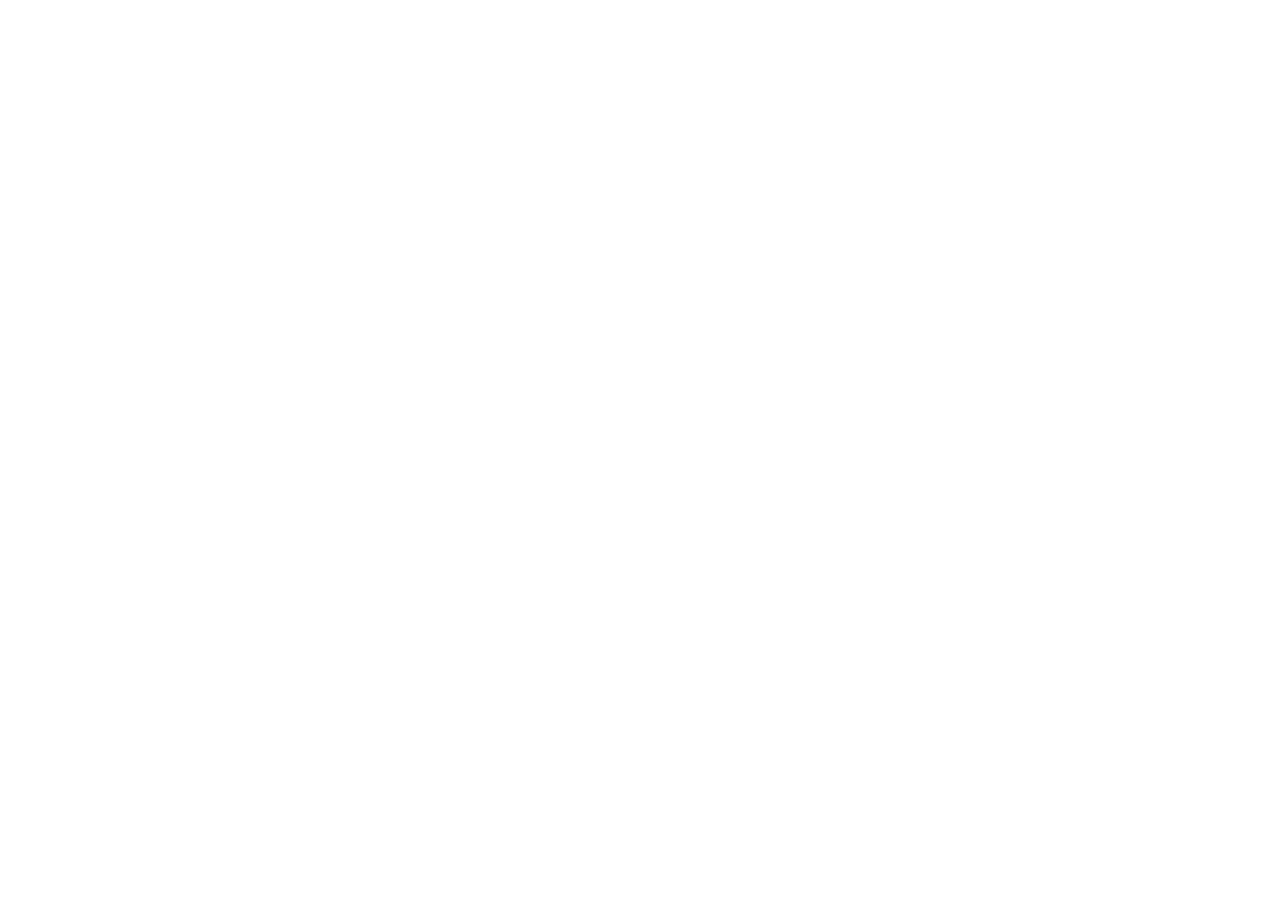
==== index.html @ e0439eca "add index.html and style.css, HW 1-3" ====
<!DOCTYPE html>
<html lang="en">
<head>
    <meta charset="UTF-8">
    <title>Itvdn-react</title>
    <meta name="viewport" content="width=device-width, initial-scale=1.0">
    <link rel="stylesheet" href="style.css">
</head>

<body>
<!--HW#1-->
<!--<h1>Привет ITVDN</h1>
<h1>Горячие клавиши Windows</h1>
<h3>Ctrl + c</h3>
<p>Скопировать выбранный контент</p>
<hr>
<h3>Ctrl + v</h3>
<p>Вставить скопированный контент</p>
<hr>
<h3>Ctrl + x</h3>
<p>Вырезать выбранный контент (Удалить с текущего места с возможностю разместить его в другом месте)</p>
<hr>
<h3>Ctrl + Shift + d</h3>
<p>Дублировать строку на которой выставлен курсор или выделенная часть</p>
<hr>
<h3>Ctrl + z</h3>
<p>Отменить прошлое действие</p>
<hr>
<h2>Необходимость использования</h2>
<p>постоянно повторяемых или простых по смыслу действий которое мышью требуют пару и более кликов(нажатий левой и правой клавиши мыши), что значительно увеличивает количество действий, выполняемых с клавиатуры.</p>
<h2>Использование сочетаний клавиш</h2>
<p> В качестве примера рассмотрим сочетание клавиш Ctrl+Shift+d.
    Нажимать клавиши нужно не по очереди (как в калькуляторах) и не одновременно (как на пианино аккордом). Сначала следует зажать клавиши Ctrl и Shift, и, не отпуская их, нажать клавишу d. Зажатые в момент нажатия d клавиши Ctrl и Shift модифицируют действие клавиши d. То есть при нажатии клавиши d выполнится не основное действие (написание символа d), а одно из «вторичных» (Дублирование)
</p>-->

<!--HW#2-->
<!--<picture>
    <img src="[data-uri]"
         alt="HTML" width="200" height="200">
</picture>
<picture>
    <img src="https://play-lh.googleusercontent.com/85WnuKkqDY4gf6tndeL4_Ng5vgRk7PTfmpI4vHMIosyq6XQ7ZGDXNtYG2s0b09kJMw"
         alt="HTML" width="200" height="200">
</picture>
<picture>
    <img src="https://upload.wikimedia.org/wikipedia/commons/thumb/d/d5/CSS3_logo_and_wordmark.svg/640px-CSS3_logo_and_wordmark.svg.png"
         alt="CSS" width="200" height="200">
</picture>

<h1>Основы HTML</h1>

<br><a href="https://html5book.ru/osnovy-html/" target="_blank">В новой вкладке</a>
<br><a href="https://html5book.ru/osnovy-html/">В текущей вкладке</a>
<br><a href="#parsing">Якорь на "Парсинг"</a>

<p><b>Основы HTML</b> содержат основные правила языка HTML, описание структуры HTML-страницы, отношения в структуре
    HTML-документа между HTML-элементами.
</p>
<p><b>HTML-документ</b> — это обычный текстовый документ, может быть создан как в обычном текстовом редакторе (Блокнот),
    так и
    в специализированном, с подсветкой кода (Notepad++, Visual Studio Code и т.п.). HTML-документ имеет расширение
    .html.
</p>
<p>HTML-документ состоит из <b>дерева HTML-элементов</b> и текста. Каждый элемент обозначается в исходном документе
    начальным
    (открывающим) и конечным (закрывающим) тегом (за редким исключением).
</p>
<p>Начальный тег показывает, где начинается элемент, конечный — где заканчивается. Закрывающий тег образуется путем
    добавления слэша / перед именем элемента:
    имя элемента>…/имя элемента>. Между начальным и закрывающим тегами находится содержимое элемента — контент.
</p>
<p>Начальный тег показывает, где начинается элемент, конечный — где заканчивается. Закрывающий тег образуется путем
    добавления слэша / перед именем элемента. Между начальным и закрывающим тегами находится содержимое элемента —
    контент.
</p>
<p> Элементы, представленные одиночными тегами, не могут хранить в себе содержимого напрямую, оно прописывается как
    значение атрибута, например, элемент input type="button" value="Кнопка" создаст кнопку с текстом Кнопка внутри.
</p>
<p>HTML-элементы могут иметь атрибуты (глобальные, применяемые для всех HTML-элементов, и собственные). Атрибуты
    прописываются в открывающем теге элемента и содержат имя и значение, указываемые в формате имя атрибута="значение".
    Атрибуты позволяют изменять свойства и поведение элемента, для которого они заданы.
</p>
<p>Каждому элементу можно присвоить несколько значений class и только одно значение id. Множественные значения class
    записываются через пробел. Значения class и id должны состоять только из букв, цифр, дефисов и нижних подчеркиваний
    и должны начинаться только с букв или цифр.
</p>
<p>Браузер просматривает (интерпретирует) HTML-документ, выстраивая его структуру (DOM) и отображая ее в соответствии с
    инструкциями, включенными в этот файл (таблицы стилей, скрипты). Если разметка правильная, то в окне браузера будет
    отображена HTML-страница, содержащая HTML-элементы — заголовки, таблицы, изображения и т.д.
</p>
<p>Процесс интерпретации <b id="parsing">(парсинг)</b> начинается прежде, чем веб-страница полностью загружена в
    браузер. Браузеры
    обрабатывают HTML-документы последовательно, с самого начала, при этом обрабатывая CSS и соотнося таблицы стилей с
    элементами страницы.
</p>
<p>HTML-документ состоит из двух разделов — заголовка — содержимое элемента <b> "head"</b> и содержательной части —
    содержимое
    <b>"body"</b>.
</p>-->

<!--HW#3-->
<!--<h1 class="logo"><i><span class="it">IT</span><span class="vdn">VDN</span></i></h1>
<h1>HTML</h1>
<p>90%</p>
<h1>CSS</h1>
<p class="css">70%</p>
<h1>JS</h1>
<p id="js">20%</p>
<h1>ALL</h1>
<p style="background-color: darkgoldenrod">100%</p>-->

<!--HW#4-->

</body>
</html>
---- style.css ----
body {
    margin: 0;
    padding: 0;
}

p {
 background-color: darkgray;
}

.css {
    background-color: darkcyan;
}

#js {
    background-color: indianred;
}

.logo {
    background-color: darkgray;
}

.it {
    font-weight: bold;
    color: darkgoldenrod;
}

.vdn {
    font-weight: normal;
}
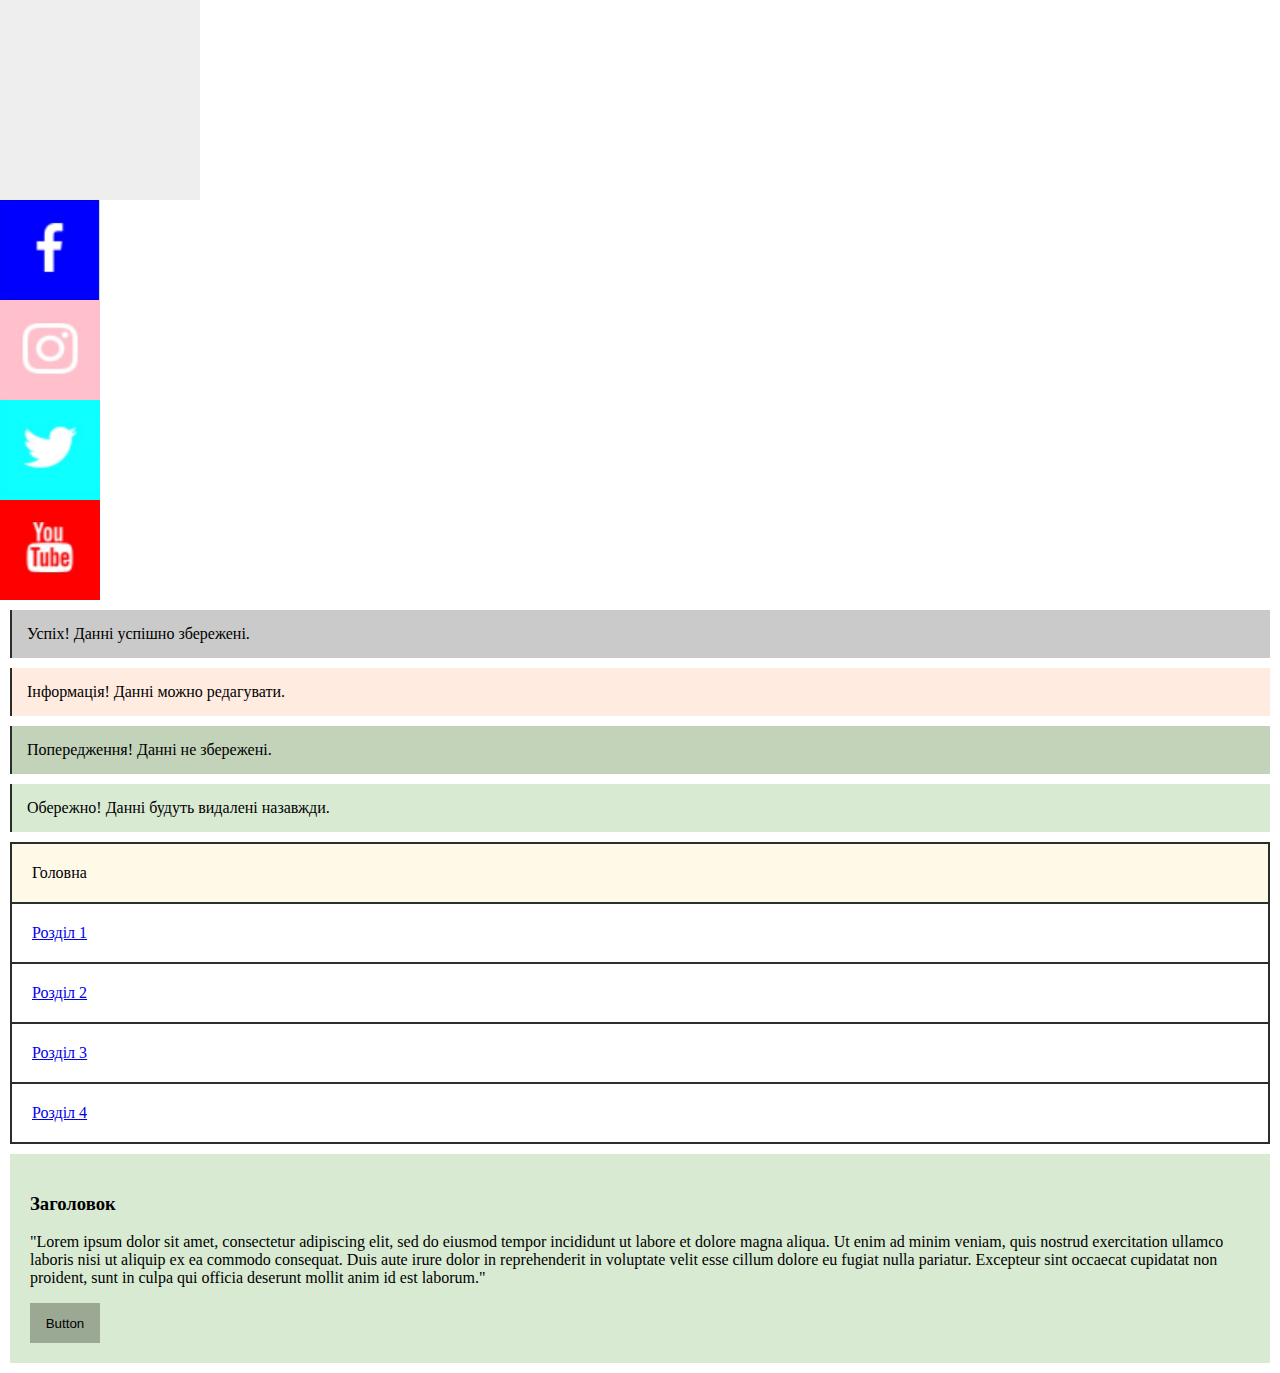
==== commit 0074746a: "add index.html and style.css, HW 1-3" ====
--- a/index.html
+++ b/index.html
@@ -110,6 +110,56 @@
 <p style="background-color: darkgoldenrod">100%</p>-->
 
 <!--HW#4-->
+<div class="gray-box"></div>
+<picture>
+    <img class="social" src="img/fb.PNG" alt="fb">
+</picture>
+<picture>
+    <img class="social" src="img/inst.PNG" alt="inst">
+</picture>
+<picture>
+    <img class="social" src="img/tw.PNG" alt="tw">
+</picture>
+<picture>
+    <img class="social" src="img/yt.PNG" alt="yt">
+</picture>
+
+<div class="information">
+    <p>Успіх! Данні успішно збережені.</p>
+    <p>Інформація! Данні можно редагувати.</p>
+    <p>Попередження! Данні не збережені.</p>
+    <p>Обережно! Данні будуть видалені назавжди.</p>
+</div>
+
+<nav class="menu4">
+    <div>
+        <span>Головна</span>
+    </div>
+    <div>
+        <a href="#">Розділ 1</a>
+    </div>
+    <div>
+        <a href="#">Розділ 2</a>
+    </div>
+    <div>
+        <a href="#">Розділ 3</a>
+    </div>
+    <div>
+        <a href="#">Розділ 4</a>
+    </div>
+</nav>
+
+<div class="box4_6">
+    <h3>Заголовок</h3>
+    <p>
+        "Lorem ipsum dolor sit amet, consectetur adipiscing elit, sed do eiusmod tempor incididunt ut labore et dolore
+        magna aliqua. Ut enim ad minim veniam, quis nostrud exercitation ullamco laboris nisi ut aliquip ex ea commodo
+        consequat. Duis aute irure dolor in reprehenderit in voluptate velit esse cillum dolore eu fugiat nulla
+        pariatur. Excepteur sint occaecat cupidatat non proident, sunt in culpa qui officia deserunt mollit anim id est
+        laborum."
+    </p>
+    <button>Button</button>
+</div>
 
 </body>
 </html>--- a/style.css
+++ b/style.css
@@ -3,9 +3,9 @@
     padding: 0;
 }
 
-p {
- background-color: darkgray;
-}
+/*p {*/
+/* background-color: darkgray;*/
+/*}*/
 
 .css {
     background-color: darkcyan;
@@ -26,4 +26,70 @@
 
 .vdn {
     font-weight: normal;
+}
+
+/*Проверить*/
+.logo .vdn {
+    width: 200px;
+    height: 200px;
+    background-color: darkred;
+    opacity: .7;
+}
+
+.gray-box {
+    width: 200px;
+    height: 200px;
+    background-color: #eee;
+}
+
+.social {
+    width: 100px;
+    height: 100px;
+    display: block;
+}
+
+.information p {
+    padding: 15px;
+    margin: 10px;
+    background-color: #cbcaca;
+    border-left: 2px solid #2b2e2a;
+}
+
+.information p:nth-child(2) {
+    background-color: #ffebdf;
+}
+
+.information p:nth-child(3) {
+    background-color: #c2d3ba;
+}
+
+.information p:nth-child(4) {
+    background-color: #d9ead3;
+}
+
+.menu4 {
+    margin: 10px;
+    border: 1px solid #2b2e2a;
+}
+
+.menu4 div:nth-child(1) {
+    background-color: #fff9e8;
+}
+
+.menu4 div:nth-child(n) {
+    border: 1px solid #2b2e2a;
+    padding: 20px;
+}
+
+.box4_6 {
+    margin: 10px;
+    padding: 20px;
+    background-color: #d9ead3;
+}
+
+.box4_6 button{
+    border: none;
+    height: 40px;
+    width: 70px;
+    background-color: #9ba894;
 }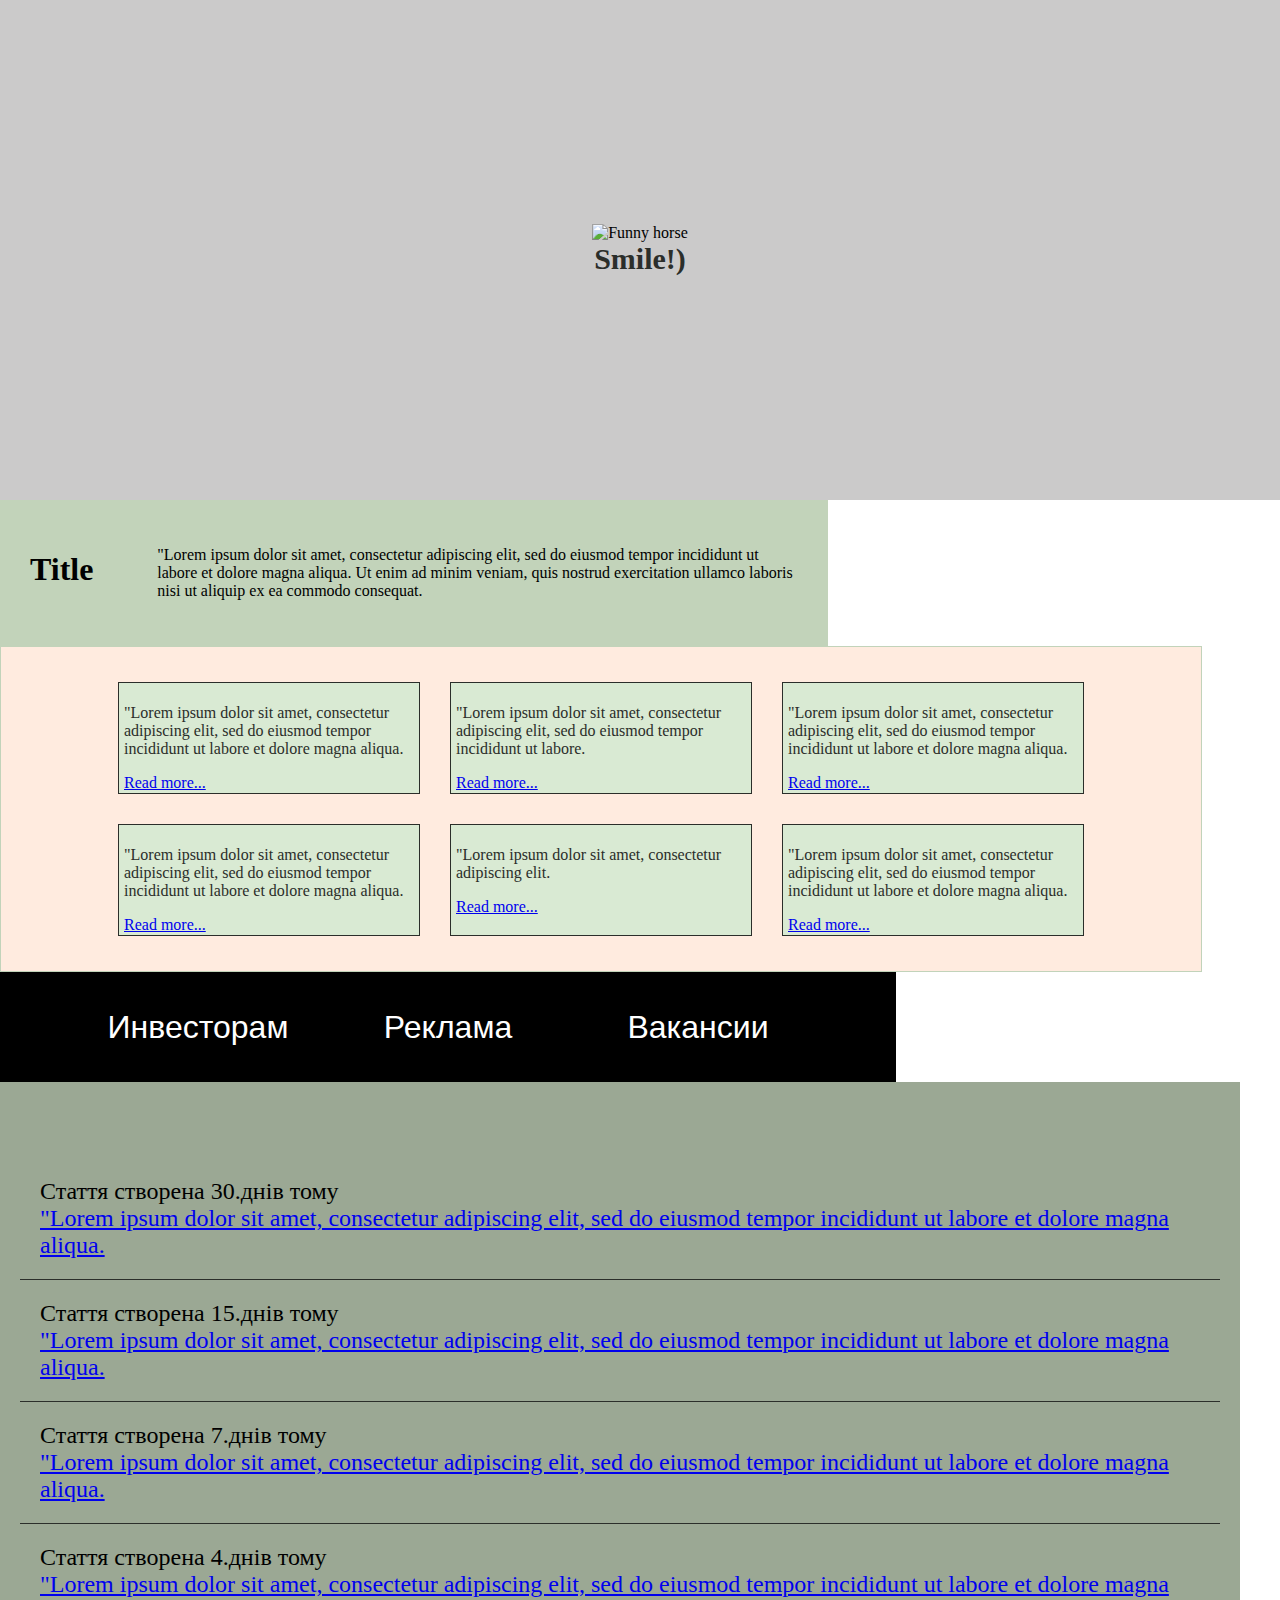
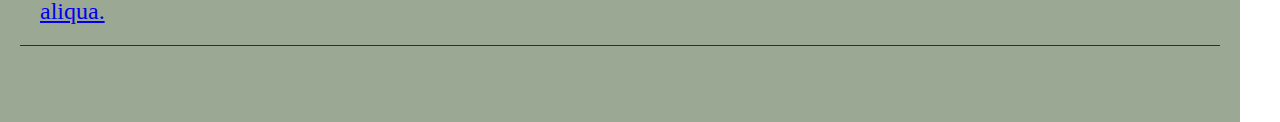
==== commit 5d9e5692: "add HW#7" ====
--- a/index.html
+++ b/index.html
@@ -110,7 +110,7 @@
 <p style="background-color: darkgoldenrod">100%</p>-->
 
 <!--HW#4-->
-<div class="gray-box"></div>
+<!--<div class="gray-box"></div>
 <picture>
     <img class="social" src="img/fb.PNG" alt="fb">
 </picture>
@@ -159,6 +159,170 @@
         laborum."
     </p>
     <button>Button</button>
+</div>-->
+
+<!--HW#5-->
+<!--<nav class="nav-menu_5">
+    <a href="#">HOME</a>
+    <a href="#">GALLERY</a>
+    <a href="#">ABOUT</a>
+    <a href="#">CONTACTS</a>
+</nav>
+
+<div class="block_5">
+    <span>
+        "Lorem ipsum dolor sit amet, consectetur adipiscing elit, sed do eiusmod tempor incididunt ut labore et dolore
+        magna aliqua. Ut enim ad minim veniam, quis nostrud exercitation ullamco laboris nisi ut aliquip ex ea commodo
+        consequat.
+    </span>
+</div>
+<nav class="link-img_5">
+    <a href="#">
+        <img class="social" src="img/fb.PNG" alt="fb">
+    </a>
+    <a href="#">
+        <img class="social" src="img/inst.PNG" alt="inst">
+    </a>
+    <a href="#">
+        <img class="social" src="img/tw.PNG" alt="tw">
+    </a>
+    <a href="#">
+        <img class="social" src="img/yt.PNG" alt="yt">
+    </a>
+</nav>-->
+
+<!--HW#6-->
+<!--<div class="fonts_6">
+    <h1>Title</h1>
+    <h4 class="line">Заголовок блогу</h4>
+    <p class="i">"Lorem ipsum dolor sit amet, consectetur adipiscing elit, sed do eiusmod tempor incididunt ut labore et
+        dolore
+        magna aliqua.</p>
+    <button>Кнопка</button>
+    <hr>
+    <h4 class="latter">Заголовок поста</h4>
+    <p class="b">"Lorem ipsum dolor sit amet, consectetur adipiscing elit, sed do eiusmod tempor incididunt ut labore et
+        dolore
+        magna aliqua.</p>
+    <button>Кнопка</button>
+    <hr>
+    <h4>Заголовок поста 2</h4>
+    <p class="small-latter">"Lorem ipsum dolor sit amet, consectetur adipiscing elit, sed do eiusmod tempor incididunt
+        ut labore et dolore
+        magna aliqua.</p>
+    <button>Кнопка</button>
+    <hr>
+</div>
+
+<div class="link-sale_6">
+    <p>Знижки від <span class="sale-b_6">15% до 30%</span> на курси! Залишайте заявки - в групах мало місць. <a
+            class="link-IT_6" href="#">Розклад IT-курсів</a>
+    </p>
+</div>-->
+
+<!--HW#7-->
+<div class="container_7">
+    <figure>
+        <img src="img/horse.jpg" alt="Funny horse">
+        <figcaption>Smile!)</figcaption>
+    </figure>
+</div>
+
+<div class="head_7">
+    <h1>
+        Title
+    </h1>
+    <p>
+        "Lorem ipsum dolor sit amet, consectetur adipiscing elit, sed do eiusmod tempor incididunt ut labore et dolore
+        magna aliqua. Ut enim ad minim veniam, quis nostrud exercitation ullamco laboris nisi ut aliquip ex ea commodo
+        consequat.
+    </p>
+</div>
+
+<div class="flex-blocks_7">
+    <div class="flex-items">
+        <div class="flex-item">
+            <p>
+                "Lorem ipsum dolor sit amet, consectetur adipiscing elit, sed do eiusmod tempor incididunt ut labore et
+                dolore
+                magna aliqua.
+            </p>
+            <a href="#">Read more...</a>
+        </div>
+        <div class="flex-item">
+            <p>
+                "Lorem ipsum dolor sit amet, consectetur adipiscing elit, sed do eiusmod tempor incididunt ut labore.
+            </p>
+            <a href="#">Read more...</a>
+        </div>
+        <div class="flex-item">
+            <p>
+                "Lorem ipsum dolor sit amet, consectetur adipiscing elit, sed do eiusmod tempor incididunt ut labore et
+                dolore
+                magna aliqua.
+            </p>
+            <a href="#">Read more...</a>
+        </div>
+        <div class="flex-item">
+            <p>
+                "Lorem ipsum dolor sit amet, consectetur adipiscing elit, sed do eiusmod tempor incididunt ut labore et
+                dolore
+                magna aliqua.
+            </p>
+            <a href="#">Read more...</a>
+        </div>
+        <div class="flex-item">
+            <p>
+                "Lorem ipsum dolor sit amet, consectetur adipiscing elit.
+            </p>
+            <a href="#">Read more...</a>
+        </div>
+        <div class="flex-item">
+            <p>
+                "Lorem ipsum dolor sit amet, consectetur adipiscing elit, sed do eiusmod tempor incididunt ut labore et
+                dolore
+                magna aliqua.
+            </p>
+            <a href="#">Read more...</a>
+        </div>
+    </div>
+</div>
+
+<nav class="flex-menu_7">
+    <div class="flex-links_7">
+        <a href="#" class="flex-menu_link_7">Инвесторам</a>
+    </div>
+    <div class="flex-links_7">
+        <a href="#" class="flex-menu_link_7">Реклама</a>
+    </div>
+    <div class="flex-links_7">
+        <a href="#" class="flex-menu_link_7">Вакансии</a>
+    </div>
+</nav>
+
+<div class="container-articles_7">
+    <div class="article">
+        <span>Стаття створена 30.днів тому</span>
+        <a href="#">
+            "Lorem ipsum dolor sit amet, consectetur adipiscing elit, sed do eiusmod tempor incididunt ut labore et
+            dolore magna aliqua.
+        </a>
+    </div>
+    <div class="article">
+        <span>Стаття створена 15.днів тому</span>
+        <a href="#">"Lorem ipsum dolor sit amet, consectetur adipiscing elit, sed do eiusmod tempor incididunt ut labore et
+            dolore magna aliqua.</a>
+    </div>
+    <div class="article">
+        <span>Стаття створена 7.днів тому</span>
+        <a href="#">"Lorem ipsum dolor sit amet, consectetur adipiscing elit, sed do eiusmod tempor incididunt ut labore et
+            dolore magna aliqua.</a>
+    </div>
+    <div class="article">
+        <span>Стаття створена 4.днів тому</span>
+        <a href="#">"Lorem ipsum dolor sit amet, consectetur adipiscing elit, sed do eiusmod tempor incididunt ut labore et
+            dolore magna aliqua.</a>
+    </div>
 </div>
 
 </body>
--- a/style.css
+++ b/style.css
@@ -87,9 +87,239 @@
     background-color: #d9ead3;
 }
 
-.box4_6 button{
+.box4_6 button {
     border: none;
     height: 40px;
     width: 70px;
     background-color: #9ba894;
+}
+
+.nav-menu_5 {
+    font-size: 0px;
+    margin: 10px;
+    background-color: #9ba894;
+}
+
+.nav-menu_5 a {
+    font-size: 28px;
+    display: inline-block;
+    border-left: 1px solid #2b2e2a;
+    border-right: 1px solid #2b2e2a;
+    padding: 20px;
+    text-decoration: none;
+}
+
+.nav-menu_5 a:nth-child(1) {
+    border-left: 2px solid #2b2e2a;
+}
+
+.nav-menu_5 a:nth-child(4) {
+    border-right: 2px solid #2b2e2a;
+}
+
+.block_5 {
+    background-color: #ffebdf;
+    height: 200px;
+    width: 40%;
+    border: 2px solid #2b2e2a;
+}
+
+.block_5 span {
+    font-size: 24px;
+    margin-left: 25%;
+    width: 70%;
+    display: inline-block;
+    text-align: right;
+    background-color: #c2d3ba;
+}
+
+.link-img_5 {
+
+    margin: 30px;
+    padding: 30px;
+    background-color: dimgray;
+    overflow: hidden;
+}
+
+.link-img_5 a {
+    margin: 15px;
+    border: 1px solid #fff;
+    float: left;
+}
+
+.fonts_6 {
+    margin: 15px;
+}
+
+.fonts_6 h1 {
+    text-align: center;
+    background-color: #c2d3ba;
+    font-family: Arial, sans-serif;
+}
+
+.fonts_6 h4 {
+    text-decoration: underline;
+    line-height: 15px;
+}
+
+.line {
+    line-height: 5px;
+}
+
+.latter {
+    letter-spacing: 5px;
+}
+
+.i {
+    background-color: #c2d3ba;
+    font-style: italic;
+}
+
+.b {
+    background-color: #ffebdf;
+    font-weight: bold;
+}
+
+.small-latter {
+    padding: 0 0 0 50px;
+    font-size: 15px;
+}
+
+.link-sale_6 {
+    background-color: #ffebdf;
+}
+
+.link-sale_6 p {
+    text-align: center;
+}
+
+.sale-b_6 {
+    font-weight: bold;
+}
+
+.link-IT_6:link {
+    color: #2b2e2a;
+}
+
+.link-IT_6:visited {
+    color: #2b2e2a;
+}
+
+.container_7 {
+    height: 500px;
+    display: flex;
+    justify-content: center;
+    align-items: center;
+    background-color: #cbcaca;
+}
+
+.container_7 img {
+    width: 300px;
+    height: 350px;
+}
+
+.container_7 figcaption {
+    font-size: 30px;
+    font-weight: bold;
+    color: #2b2e2a;
+    text-align: center;
+}
+
+.head_7 {
+    width: 60%;
+    padding: 30px;
+    background-color: #c2d3ba;
+    display: flex;
+    justify-content: center;
+}
+
+.head_7 h1 {
+    width: 300px;
+}
+
+.flex-blocks_7 {
+    width: 1200px;
+    background-color: #ffebdf;
+    border: 1px solid #c2d3ba;
+    display: flex;
+    justify-content: center;
+    align-items: center;
+}
+
+.flex-items {
+    padding: 20px;
+    display: flex;
+    flex-wrap: wrap;
+    justify-content: center;
+    align-items: center;
+}
+
+.flex-item {
+    color: #2b2e2a;
+    margin: 15px;
+    padding: 5px;
+    height: 100px;
+    width: 25%;
+    background-color: #d9ead3;
+    border: 1px solid #2b2e2a;
+}
+
+.flex-menu_7 {
+    width: 70%;
+    height: 110px;
+    background-color: black;
+    color: white;
+    display: flex;
+    justify-content: center;
+    align-items: center;
+}
+
+.flex-menu_link_7 {
+    display: block;
+    font-family: Arial, sans-serif;
+    text-align: center;
+    width: 250px;
+    font-size: 32px;
+    text-decoration: none;
+}
+
+.flex-links_7 {
+    height: 100%;
+    display: flex;
+    align-items: center;
+}
+
+.flex-links_7:hover {
+    background-color: dimgray;
+}
+
+.flex-menu_link_7:link {
+    color: white;
+}
+
+.flex-menu_link_7:visited {
+    color: white;
+}
+
+.flex-menu_link_7:hover {
+    color: white;
+}
+
+.container-articles_7 {
+    padding: 20px;
+    width: 1200px;
+    height: 600px;
+    background-color: #9ba894;
+    display: flex;
+    flex-direction: column;
+    justify-content: center;
+    align-items: center;
+    font-size: 24px;
+}
+
+.article {
+    padding: 20px;
+    display: flex;
+    flex-direction: column;
+    border-bottom: 1px solid #2b2e2a;
 }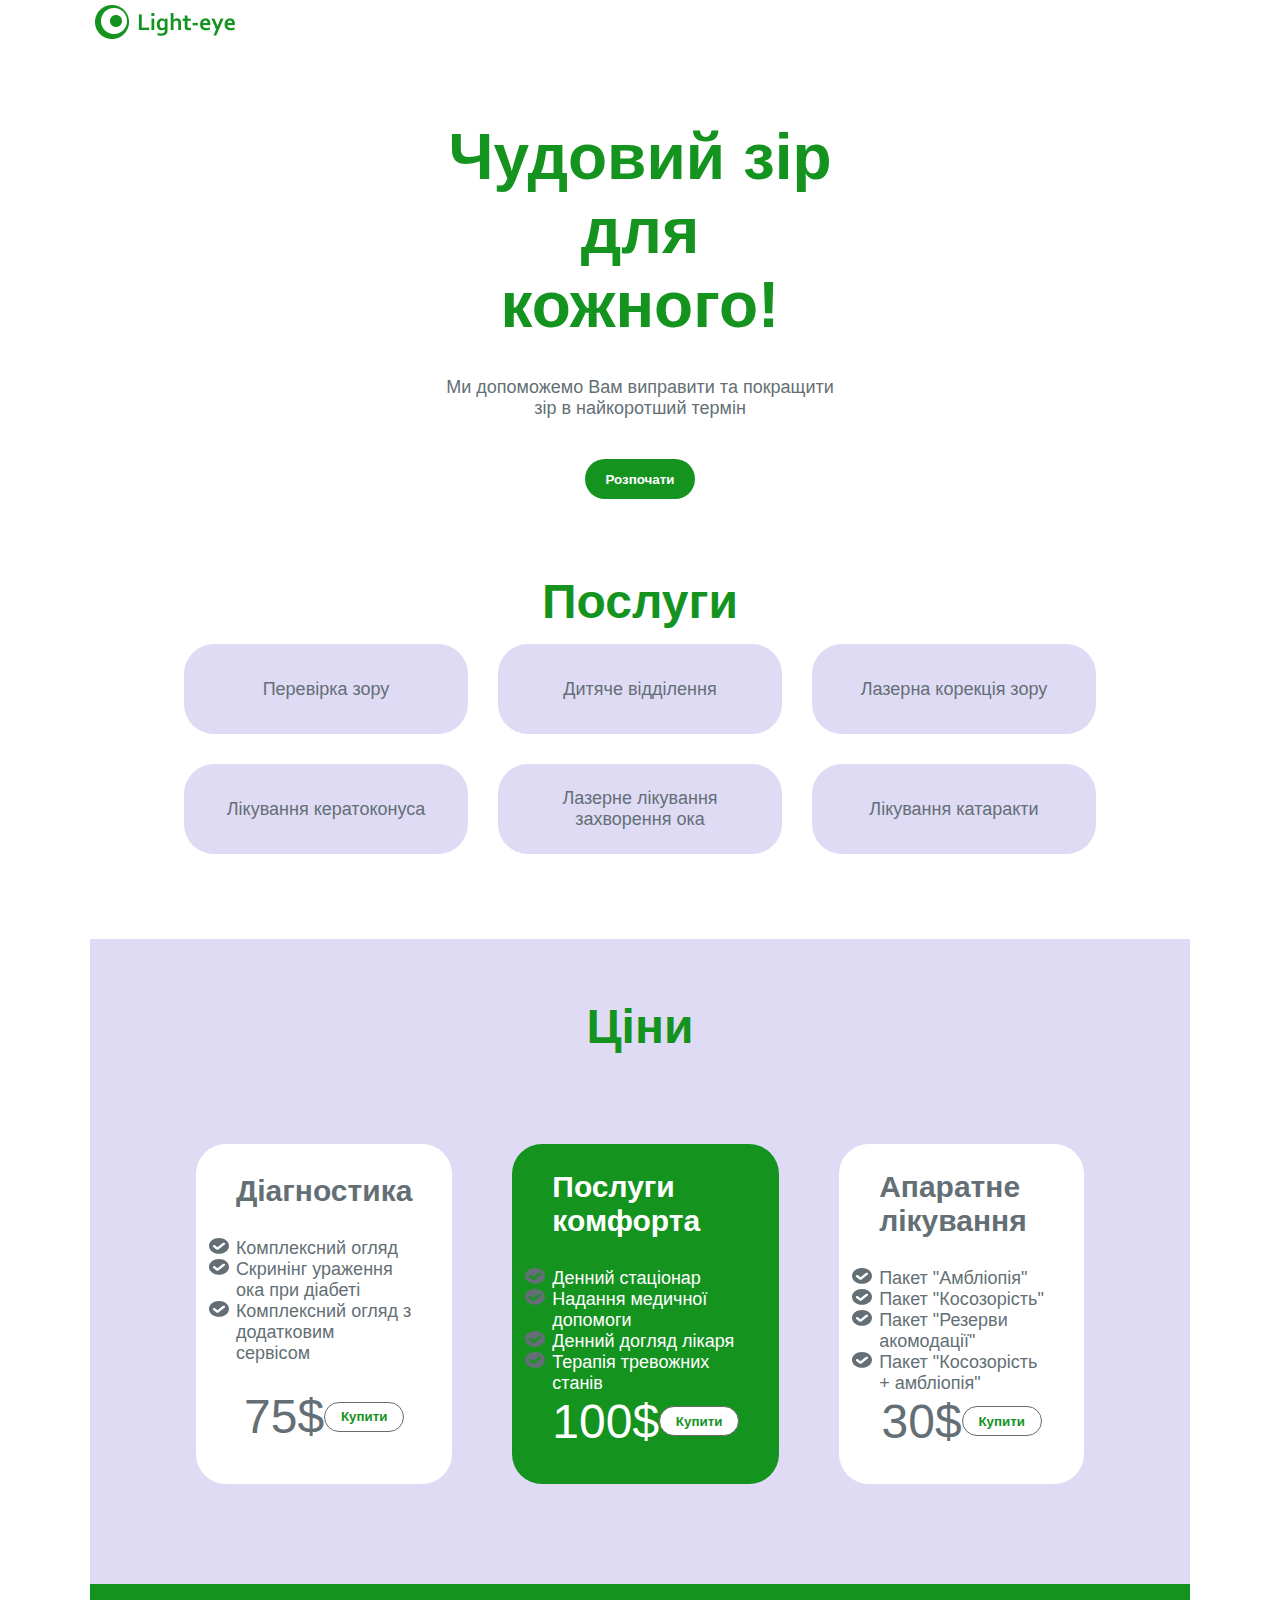
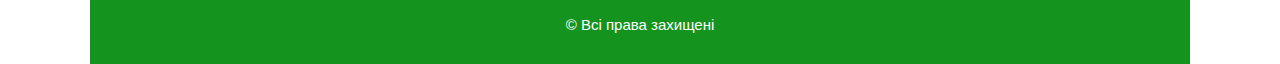
==== commit 5b8b78c2: "add HW#10, and svg files" ====
--- a/index.html
+++ b/index.html
@@ -221,7 +221,7 @@
 </div>-->
 
 <!--HW#7-->
-<div class="container_7">
+<!--<div class="container_7">
     <figure>
         <img src="img/horse.jpg" alt="Funny horse">
         <figcaption>Smile!)</figcaption>
@@ -315,14 +315,312 @@
     </div>
     <div class="article">
         <span>Стаття створена 7.днів тому</span>
-        <a href="#">"Lorem ipsum dolor sit amet, consectetur adipiscing elit, sed do eiusmod tempor incididunt ut labore et
+        <a href="#">"Lorem ipsum dolor sit amet, consectetur adipiscing elit, sed do eiusmod tempor incididunt ut labore
+            et
             dolore magna aliqua.</a>
     </div>
     <div class="article">
         <span>Стаття створена 4.днів тому</span>
-        <a href="#">"Lorem ipsum dolor sit amet, consectetur adipiscing elit, sed do eiusmod tempor incididunt ut labore et
+        <a href="#">"Lorem ipsum dolor sit amet, consectetur adipiscing elit, sed do eiusmod tempor incididunt ut labore
+            et
             dolore magna aliqua.</a>
     </div>
+</div>
+
+<div class="flex-svg_7">
+    <figure>
+        <div>
+            <img src="svg/1.svg" alt="vk">
+        </div>
+        <div>
+            <img src="svg/2.svg" alt="inst">
+        </div>
+        <div>
+            <img src="svg/3.svg" alt="fb">
+        </div>
+        <div>
+            <img src="svg/4.svg" alt="tg">
+        </div>
+    </figure>
+</div>-->
+
+<!--HW#8-->
+<!--<table class="table_8">
+    <caption>Table</caption>
+    <thead>
+    <tr>
+        <th>Plane</th>
+        <th>Price</th>
+        <th>Time</th>
+    </tr>
+    </thead>
+    <tbody>
+    <tr>
+        <td>"Lorem ipsum dolor sit amet"</td>
+        <td>"Lorem ipsum dolor sit amet"</td>
+        <td>"Lorem ipsum dolor sit amet"</td>
+    </tr>
+    <tr>
+        <td>"Lorem ipsum dolor sit amet"</td>
+        <td>"Lorem ipsum dolor sit amet"</td>
+        <td>"Lorem ipsum dolor sit amet"</td>
+    </tr>
+    <tr>
+        <td>"Lorem ipsum dolor sit amet"</td>
+        <td>"Lorem ipsum dolor sit amet"</td>
+        <td>"Lorem ipsum dolor sit amet"</td>
+    </tr>
+    </tbody>
+</table>
+
+<ul class="list_8">
+    <li><span>Lorem ipsum dolor sit amet, consectetur adipiscing elit, sed do eiusmod tempor incididunt ut labore et
+        dolore magna aliqua.</span></li>
+    <li><span>Lorem ipsum dolor sit amet, consectetur adipiscing elit, sed do eiusmod tempor incididunt ut labore et
+        dolore magna aliqua.</span></li>
+    <li><span>Lorem ipsum dolor sit amet, consectetur adipiscing elit, sed do eiusmod tempor incididunt ut labore et
+        dolore magna aliqua.</span></li>
+    <li><span>Lorem ipsum dolor sit amet, consectetur adipiscing elit, sed do eiusmod tempor incididunt ut labore et
+        dolore magna aliqua.</span></li>
+    <li><span>Lorem ipsum dolor sit amet, consectetur adipiscing elit, sed do eiusmod tempor incididunt ut labore et
+        dolore magna aliqua.</span></li>
+    <li><span>Lorem ipsum dolor sit amet, consectetur adipiscing elit, sed do eiusmod tempor incididunt ut labore et
+        dolore magna aliqua.</span></li>
+</ul>
+
+<nav class="phones_8">
+    <div><span>+38 093 547 56 88</span></div>
+    <div><span>+38 093 947 58 58</span></div>
+    <div><span>+38 093 047 46 89</span></div>
+</nav>
+
+
+<nav class="menu_8">
+    <div>
+        <a href="#">HOME</a>
+    </div>
+    <div>
+        <a href="#">BOOKS</a>
+    </div>
+    <div>
+        <a href="#">CONTACTS</a>
+    </div>
+</nav>
+<h2>Title h2</h2>
+<p>
+    "Lorem <a href="#">ipsum</a> dolor sit amet, consectetur adipiscing elit, sed do eiusmod tempor incididunt ut labore et
+    dolore magna aliqua.
+</p>
+<div class="pagination">
+    <a href="#">1</a>
+    <a href="#">2</a>
+    <a href="#">3</a>
+    <a href="#">4</a>
+</div>-->
+
+<!--HW#9-->
+<!--<div class="background_9"></div>
+
+<div class="scroll_9">
+    <div>
+        <h1>Title</h1>
+        <p>"Lorem ipsum dolor sit amet, consectetur adipiscing elit, sed do eiusmod tempor incididunt ut labore et
+            dolore magna aliqua.Lorem ipsum dolor sit amet, consectetur adipiscing elit, sed do eiusmod tempor
+            incididunt ut labore et
+            dolore magna aliqua.Lorem ipsum dolor sit amet, consectetur adipiscing elit, sed do eiusmod tempor
+            incididunt ut labore et
+            dolore magna aliqua.Lorem ipsum dolor sit amet, consectetur adipiscing elit, sed do eiusmod tempor
+            incididunt ut labore et
+            dolore magna aliqua.Lorem ipsum dolor sit amet, consectetur adipiscing elit, sed do eiusmod tempor
+            incididunt ut labore et
+            dolore magna aliqua.Lorem ipsum dolor sit amet, consectetur adipiscing elit, sed do eiusmod tempor
+            incididunt ut labore et
+            dolore magna aliqua.Lorem ipsum dolor sit amet, consectetur adipiscing elit, sed do eiusmod tempor
+            incididunt ut labore et
+            dolore magna aliqua.Lorem ipsum dolor sit amet, consectetur adipiscing elit, sed do eiusmod tempor
+            incididunt ut labore et
+            dolore magna aliqua.Lorem ipsum dolor sit amet, consectetur adipiscing elit, sed do eiusmod tempor
+            incididunt ut labore et
+            dolore magna aliqua.Lorem ipsum dolor sit amet, consectetur adipiscing elit, sed do eiusmod tempor
+            incididunt ut labore et
+            dolore magna aliqua.Lorem ipsum dolor sit amet, consectetur adipiscing elit, sed do eiusmod tempor
+            incididunt ut labore et
+            dolore magna aliqua.Lorem ipsum dolor sit amet, consectetur adipiscing elit, sed do eiusmod tempor
+            incididunt ut labore et
+            dolore magna aliqua.Lorem ipsum dolor sit amet, consectetur adipiscing elit, sed do eiusmod tempor
+            incididunt ut labore et
+            dolore magna aliqua.Lorem ipsum dolor sit amet, consectetur adipiscing elit, sed do eiusmod tempor
+            incididunt ut labore et
+            dolore magna aliqua.Lorem ipsum dolor sit amet, consectetur adipiscing elit, sed do eiusmod tempor
+            incididunt ut labore et
+            dolore magna aliqua.Lorem ipsum dolor sit amet, consectetur adipiscing elit, sed do eiusmod tempor
+            incididunt ut labore et
+            dolore magna aliqua.Lorem ipsum dolor sit amet, consectetur adipiscing elit, sed do eiusmod tempor
+            incididunt ut labore et
+            dolore magna aliqua.Lorem ipsum dolor sit amet, consectetur adipiscing elit, sed do eiusmod tempor
+            incididunt ut labore et
+            dolore magna aliqua.Lorem ipsum dolor sit amet, consectetur adipiscing elit, sed do eiusmod tempor
+            incididunt ut labore et
+            dolore magna aliqua.Lorem ipsum dolor sit amet, consectetur adipiscing elit, sed do eiusmod tempor
+            incididunt ut labore et
+            dolore magna aliqua.Lorem ipsum dolor sit amet, consectetur adipiscing elit, sed do eiusmod tempor
+            incididunt ut labore et
+            dolore magna aliqua.Lorem ipsum dolor sit amet, consectetur adipiscing elit, sed do eiusmod tempor
+            incididunt ut labore et
+            dolore magna aliqua.Lorem ipsum dolor sit amet, consectetur adipiscing elit, sed do eiusmod tempor
+            incididunt ut labore et
+            dolore magna aliqua.Lorem ipsum dolor sit amet, consectetur adipiscing elit, sed do eiusmod tempor
+            incididunt ut labore et
+            dolore magna aliqua.Lorem ipsum dolor sit amet, consectetur adipiscing elit, sed do eiusmod tempor
+            incididunt ut labore et
+            dolore magna aliqua.Lorem ipsum dolor sit amet, consectetur adipiscing elit, sed do eiusmod tempor
+            incididunt ut labore et
+            dolore magna aliqua.Lorem ipsum dolor sit amet, consectetur adipiscing elit, sed do eiusmod tempor
+            incididunt ut labore et
+            dolore magna aliqua.Lorem ipsum dolor sit amet, consectetur adipiscing elit, sed do eiusmod tempor
+            incididunt ut labore et
+            dolore magna aliqua.Lorem ipsum dolor sit amet, consectetur adipiscing elit, sed do eiusmod tempor
+            incididunt ut labore et
+            dolore magna aliqua.Lorem ipsum dolor sit amet, consectetur adipiscing elit, sed do eiusmod tempor
+            incididunt ut labore et
+            dolore magna aliqua.Lorem ipsum dolor sit amet, consectetur adipiscing elit, sed do eiusmod tempor
+            incididunt ut labore et
+            dolore magna aliqua.Lorem ipsum dolor sit amet, consectetur adipiscing elit, sed do eiusmod tempor
+            incididunt ut labore et
+            dolore magna aliqua.Lorem ipsum dolor sit amet, consectetur adipiscing elit, sed do eiusmod tempor
+            incididunt ut labore et
+            dolore magna aliqua.Lorem ipsum dolor sit amet, consectetur adipiscing elit, sed do eiusmod tempor
+            incididunt ut labore et
+            dolore magna aliqua.Lorem ipsum dolor sit amet, consectetur adipiscing elit, sed do eiusmod tempor
+            incididunt ut labore et
+            dolore magna aliqua.Lorem ipsum dolor sit amet, consectetur adipiscing elit, sed do eiusmod tempor
+            incididunt ut labore et
+            dolore magna aliqua.Lorem ipsum dolor sit amet, consectetur adipiscing elit, sed do eiusmod tempor
+            incididunt ut labore et
+            dolore magna aliqua.Lorem ipsum dolor sit amet, consectetur adipiscing elit, sed do eiusmod tempor
+            incididunt ut labore et
+            dolore magna aliqua.Lorem ipsum dolor sit amet, consectetur adipiscing elit, sed do eiusmod tempor
+            incididunt ut labore et
+            dolore magna aliqua.Lorem ipsum dolor sit amet, consectetur adipiscing elit, sed do eiusmod tempor
+            incididunt ut labore et
+            dolore magna aliqua.Lorem ipsum dolor sit amet, consectetur adipiscing elit, sed do eiusmod tempor
+            incididunt ut labore et
+            dolore magna aliqua.Lorem ipsum dolor sit amet, consectetur adipiscing elit, sed do eiusmod tempor
+            incididunt ut labore et
+            dolore magna aliqua.Lorem ipsum dolor sit amet, consectetur adipiscing elit, sed do eiusmod tempor
+            incididunt ut labore et
+            dolore magna aliqua.Lorem ipsum dolor sit amet, consectetur adipiscing elit, sed do eiusmod tempor
+            incididunt ut labore et
+            dolore magna aliqua.Lorem ipsum dolor sit amet, consectetur adipiscing elit, sed do eiusmod tempor
+            incididunt ut labore et
+            dolore magna aliqua.Lorem ipsum dolor sit amet, consectetur adipiscing elit, sed do eiusmod tempor
+            incididunt ut labore et
+            dolore magna aliqua.Lorem ipsum dolor sit amet, consectetur adipiscing elit, sed do eiusmod tempor
+            incididunt ut labore et
+            dolore magna aliqua.Lorem ipsum dolor sit amet, consectetur adipiscing elit, sed do eiusmod tempor
+            incididunt ut labore et
+            dolore magna aliqua.Lorem ipsum dolor sit amet, consectetur adipiscing elit, sed do eiusmod tempor
+            incididunt ut labore et
+            dolore magna aliqua.Lorem ipsum dolor sit amet, consectetur adipiscing elit, sed do eiusmod tempor
+            incididunt ut labore et
+            dolore magna aliqua.</p>
+    </div>
+</div>
+
+<div class="background-img_9">
+    <div>
+        <p>Some text</p>
+    </div>
+    <div>
+        <p>Some text</p>
+    </div>
+</div>-->
+
+<!--HW#10-->
+<!--<header></header>
+<main></main>
+<footer></footer>-->
+<div class="container_10">
+    <header>
+        <figure>
+            <img src="img/Логотип.png" alt="logo">
+        </figure>
+    </header>
+    <main>
+        <div class="content">
+            <section class="slogan">
+                <h1>Чудовий зір для кожного!</h1>
+                <p>Ми допоможемо Вам виправити та покращити зір в найкоротший термін</p>
+                <button><a href="#buy-now">Розпочати</a></button>
+            </section>
+            <section class="services">
+                <h2>Послуги</h2>
+                <div class="service_items">
+                    <p>Перевірка зору</p>
+                </div>
+                <div class="service_items">
+                    <p>Дитяче відділення</p>
+                </div>
+                <div class="service_items">
+                    <p>Лазерна корекція зору</p>
+                </div>
+                <div class="service_items">
+                    <p>Лікування кератоконуса</p>
+                </div>
+                <div class="service_items">
+                    <p>Лазерне лікування захворення ока</p>
+                </div>
+                <div class="service_items">
+                    <p>Лікування катаракти</p>
+                </div>
+            </section>
+            <section id="buy-now" class="price">
+                <h2 class="price_title">Ціни</h2>
+                <div class="price_item">
+                    <h1>Діагностика</h1>
+                    <ul>
+                        <li>Комплексний огляд</li>
+                        <li>Скринінг ураження ока при діабеті</li>
+                        <li>Комплексний огляд з додатковим сервісом</li>
+                    </ul>
+                    <div class="buy">
+                        <p>75$</p>
+                        <button><a href="#">Купити</a></button>
+                    </div>
+                </div>
+                <div class="price_item">
+                    <h1>Послуги комфорта</h1>
+                    <ul>
+                        <li>Денний стаціонар</li>
+                        <li>Надання медичної допомоги</li>
+                        <li>Денний догляд лікаря</li>
+                        <li>Терапія тревожних станів</li>
+                    </ul>
+                    <div class="buy">
+                        <p>100$</p>
+                        <button><a href="#">Купити</a></button>
+                    </div>
+                </div>
+                <div class="price_item">
+                    <h1>Апаратне лікування</h1>
+                    <ul>
+                        <li>Пакет "Амбліопія"</li>
+                        <li>Пакет "Косозорість"</li>
+                        <li>Пакет "Резерви акомодації"</li>
+                        <li>Пакет "Косозорість + амбліопія"</li>
+                    </ul>
+                    <div class="buy">
+                        <p>30$</p>
+                        <button><a href="#">Купити</a></button>
+                    </div>
+
+                </div>
+            </section>
+        </div>
+    </main>
+    <footer>
+        <small>© Всі права захищені</small>
+    </footer>
 </div>
 
 </body>
--- a/style.css
+++ b/style.css
@@ -1,13 +1,18 @@
-body {
+* {
     margin: 0;
     padding: 0;
+}
+
+html,
+body {
+    height: 100%;
 }
 
 /*p {*/
 /* background-color: darkgray;*/
 /*}*/
 
-.css {
+/*.css {
     background-color: darkcyan;
 }
 
@@ -28,7 +33,7 @@
     font-weight: normal;
 }
 
-/*Проверить*/
+!*Проверить*!
 .logo .vdn {
     width: 200px;
     height: 200px;
@@ -322,4 +327,408 @@
     display: flex;
     flex-direction: column;
     border-bottom: 1px solid #2b2e2a;
-}+}
+
+.flex-svg_7 {
+    width: 600px;
+    height: 250px;
+    background-color: slategray;
+    display: flex;
+    justify-content: center;
+    align-items: center;
+}
+
+.flex-svg_7 figure {
+    display: flex;
+    justify-content: space-around;
+    height: 70px;
+    width: 70%;
+}
+
+.flex-svg_7 div {
+    display: flex;
+    width: 70px;
+    justify-content: center;
+    height: 70px;
+    background-color: white;
+    border-radius: 50%;
+}
+
+.flex-svg_7 img {
+    width: 45px;
+}
+
+.table_8 {
+    border-collapse: collapse;
+    background-color: #9ba894;
+    font-size: 24px;
+    border: 1px solid #2b2e2a;
+    color: white;
+    border-radius: 5px;
+}
+
+.table_8 thead {
+    background-color: #2b2e2a;
+}
+
+.table_8, th, td {
+    border: 1px solid #2b2e2a;
+}
+
+.table_8, th, td {
+    padding: 10px;
+}
+
+.table_8 tr:nth-child(even) {
+    background-color: #ffebdf;
+    color: #2b2e2a;
+}
+
+.list_8 {
+    width: 100%;
+}
+
+.list_8 li {
+    list-style: none;
+    margin: 10px;
+    padding: 10px;
+    border-radius: 20px;
+    border: 1px solid #2b2e2a;
+    font-size: 24px;
+}
+
+.list_8 li:nth-child(even) {
+    background-color: #d9ead3;
+}
+
+.phones_8 {
+    display: flex;
+    justify-content: center;
+    align-items: center;
+    font-size: 34px;
+    width: 1200px;
+    height: 150px;
+}
+
+.phones_8 div {
+    display: flex;
+    justify-content: center;
+    align-items: center;
+    height: 100%;
+    padding: 0 20px;
+}
+
+.phones_8 div:nth-child(-n+2) {
+    border-right: 1px solid darkgray;
+}
+
+.menu_8 {
+    height: 100px;
+    background-color: #2b2e2a;
+    color: white;
+    font-size: 32px;
+    font-weight: bold;
+    display: flex;
+    justify-content: start;
+    align-items: center;
+}
+
+.menu_8 div {
+    height: 100%;
+    display: flex;
+    justify-content: start;
+    align-items: center;
+}
+
+.menu_8 div:hover {
+    color: white;
+    background-color: slategray;
+}
+
+.menu_8 a {
+    text-decoration: none;
+    padding: 10px;
+}
+
+.menu_8 a:visited {
+    color: white;
+}
+
+.pagination {
+    padding: 20px;
+    display: flex;
+    justify-content: start;
+    align-items: center;
+    height: 70px;
+    background-color: #ffebdf;
+}
+
+.pagination a {
+    font-weight: bold;
+    margin: 20px;
+    width: 45px;
+    height: 45px;
+    display: inline-block;
+    font-size: 32px;
+    text-decoration: none;
+    background-color: white;
+    text-align: center;
+}
+
+.pagination a:visited {
+    color: black;
+}
+
+.background_9 {
+    width: 200px;
+    height: 200px;
+    border-radius: 50%;
+    background-image: url("img/horse.jpg");
+    background-position: center;
+    background-size: contain;
+}
+
+.scroll_9 {
+    border: 2px solid #2b2e2a;
+    background-image: url("img/horse.jpg");
+    background-repeat: no-repeat;
+    background-size: 15%;
+    background-position: right;
+    background-attachment: fixed;
+}
+
+.scroll_9 div {
+    width: 80%;
+}
+
+.background-img_9 {
+    width: 600px;
+    height: 250px;
+    background: #ffebdf;
+}
+
+.background-img_9 div:nth-child(1) {
+    margin: 10px;
+    display: inline-block;
+    width: 250px;
+    height: 180px;
+    border: 1px solid #2b2e2a;
+    border-radius: 20px;
+    background-image: url("img/horse.jpg");
+    background-size: 25%;
+    background-repeat: no-repeat;
+    background-position: center;
+}
+
+.background-img_9 div:nth-child(2) {
+    margin: 10px;
+    border: 1px solid #2b2e2a;
+    border-radius: 20px;
+    display: inline-block;
+    width: 250px;
+    height: 180px;
+    background-image: url("img/horse.jpg");
+    background-size: 25%;
+    background-repeat: no-repeat;
+    background-position: center;
+}
+
+.background-img_9 p {
+    padding-top: 55%;
+    text-align: center;
+}*/
+
+.container_10 {
+    margin: auto;
+    font-family: Corbel, sans-serif;
+    font-size: 24px;
+    color: #14931F;
+    width: 1100px;
+    min-height: 100%;
+    display: flex;
+    flex-direction: column;
+}
+
+main {
+    flex: 1 1 auto;
+}
+
+.content {
+    display: flex;
+    flex-direction: column;
+    justify-content: center;
+    align-items: center;
+}
+
+
+.slogan {
+    padding: 50px;
+    width: 40%;
+    display: flex;
+    flex-direction: column;
+    justify-content: center;
+    align-items: center;
+}
+
+.slogan h1 {
+    padding: 20px;
+    font-size: 64px;
+    text-align: center;
+}
+
+.slogan p {
+    font-size: 18px;
+    padding: 15px;
+    text-align: center;
+    color: #646F75;
+}
+
+.slogan button {
+    margin: 25px;
+    display: flex;
+    justify-content: center;
+    align-items: center;
+    color: white;
+    height: 40px;
+    width: 110px;
+    border: 0;
+    border-radius: 20px;
+    background-color: #14931F;
+}
+
+a {
+    font-weight: bold;
+    text-decoration: none;
+}
+
+a:link {
+color: white;
+}
+
+a:visited {
+    color: white;
+}
+
+
+.services {
+    display: flex;
+    flex-wrap: wrap;
+    justify-content: center;
+    align-items: center;
+}
+
+.services h2 {
+    text-align: center;
+    font-size: 48px;
+    flex: 0 1 100%;
+}
+
+.service_items {
+    font-size: 18px;
+    color: #646F75;
+    text-align: center;
+    display: flex;
+    justify-content: center;
+    align-items: center;
+    margin: 15px;
+    height: 50px;
+    width: 60px;
+    padding: 20px;
+    flex: 0 1 25%;
+    border-radius: 30px;
+    background-color: #DFDBF5;
+}
+
+.price {
+    padding: 0 0 70px 0;
+    margin: 70px 0 0 0;
+    display: flex;
+    flex-wrap: wrap;
+    justify-content: center;
+    align-items: center;
+    background-color: #DFDBF5;
+}
+
+.price h2 {
+    padding: 60px;
+    flex: 0 1 100%;
+    text-align: center;
+    font-size: 48px;
+
+}
+
+.price_item {
+    min-height: 100%;
+    margin: 30px;
+    height: 300px;
+    padding: 0 40px 40px;
+    display: flex;
+    justify-content: center;
+    align-items: center;
+    flex-direction: column;
+    flex: 0 1 15%;
+    border-radius: 30px;
+    background-color: white;
+}
+
+.price_item:nth-child(odd) {
+    background-color: #14931F;
+    color: white;
+}
+
+.price_item h1 {
+    padding: 30px 0;
+    font-size: 30px;
+}
+
+.price_item ul {
+    flex: 1 1 auto;
+}
+
+.price_item {
+    color: #646F75;
+}
+
+.price_item ul li {
+    list-style: url("svg/icon1.svg");
+    font-size: 18px;
+}
+
+.buy {
+    display: flex;
+    justify-content: center;
+    align-items: center;
+}
+
+.buy p {
+    font-size: 48px;
+}
+
+.buy button {
+    height: 30px;
+    width: 80px;
+    border-radius: 30px;
+    border: 1px solid dimgray;
+    background-color: white;
+
+}
+
+.buy button a {
+    color: #14931F;
+}
+
+button:hover {
+    background-color: #646F75;
+}
+
+footer {
+    height: 80px;
+    display: flex;
+    justify-content: center;
+    align-items: center;
+    color: white;
+    font-size: 18px;
+    background-color: #14931F;
+}
+
+
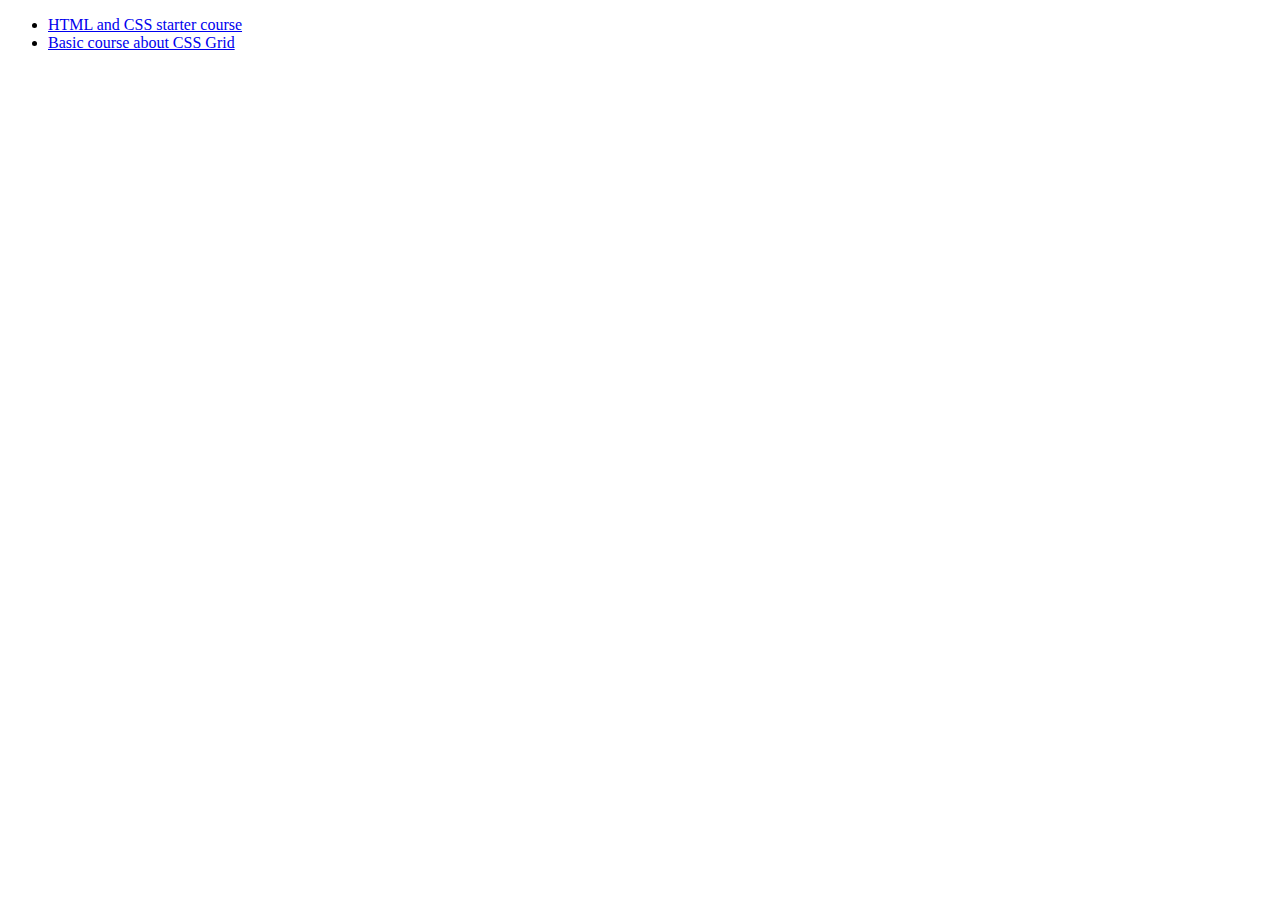
==== commit 6b454f33: "add main.js" ====
--- a/index.html
+++ b/index.html
@@ -2,626 +2,12 @@
 <html lang="en">
 <head>
     <meta charset="UTF-8">
-    <title>Itvdn-react</title>
-    <meta name="viewport" content="width=device-width, initial-scale=1.0">
-    <link rel="stylesheet" href="style.css">
+    <title>React Developer Courses by ITVDN</title>
 </head>
-
 <body>
-<!--HW#1-->
-<!--<h1>Привет ITVDN</h1>
-<h1>Горячие клавиши Windows</h1>
-<h3>Ctrl + c</h3>
-<p>Скопировать выбранный контент</p>
-<hr>
-<h3>Ctrl + v</h3>
-<p>Вставить скопированный контент</p>
-<hr>
-<h3>Ctrl + x</h3>
-<p>Вырезать выбранный контент (Удалить с текущего места с возможностю разместить его в другом месте)</p>
-<hr>
-<h3>Ctrl + Shift + d</h3>
-<p>Дублировать строку на которой выставлен курсор или выделенная часть</p>
-<hr>
-<h3>Ctrl + z</h3>
-<p>Отменить прошлое действие</p>
-<hr>
-<h2>Необходимость использования</h2>
-<p>постоянно повторяемых или простых по смыслу действий которое мышью требуют пару и более кликов(нажатий левой и правой клавиши мыши), что значительно увеличивает количество действий, выполняемых с клавиатуры.</p>
-<h2>Использование сочетаний клавиш</h2>
-<p> В качестве примера рассмотрим сочетание клавиш Ctrl+Shift+d.
-    Нажимать клавиши нужно не по очереди (как в калькуляторах) и не одновременно (как на пианино аккордом). Сначала следует зажать клавиши Ctrl и Shift, и, не отпуская их, нажать клавишу d. Зажатые в момент нажатия d клавиши Ctrl и Shift модифицируют действие клавиши d. То есть при нажатии клавиши d выполнится не основное действие (написание символа d), а одно из «вторичных» (Дублирование)
-</p>-->
-
-<!--HW#2-->
-<!--<picture>
-    <img src="[data-uri]"
-         alt="HTML" width="200" height="200">
-</picture>
-<picture>
-    <img src="https://play-lh.googleusercontent.com/85WnuKkqDY4gf6tndeL4_Ng5vgRk7PTfmpI4vHMIosyq6XQ7ZGDXNtYG2s0b09kJMw"
-         alt="HTML" width="200" height="200">
-</picture>
-<picture>
-    <img src="https://upload.wikimedia.org/wikipedia/commons/thumb/d/d5/CSS3_logo_and_wordmark.svg/640px-CSS3_logo_and_wordmark.svg.png"
-         alt="CSS" width="200" height="200">
-</picture>
-
-<h1>Основы HTML</h1>
-
-<br><a href="https://html5book.ru/osnovy-html/" target="_blank">В новой вкладке</a>
-<br><a href="https://html5book.ru/osnovy-html/">В текущей вкладке</a>
-<br><a href="#parsing">Якорь на "Парсинг"</a>
-
-<p><b>Основы HTML</b> содержат основные правила языка HTML, описание структуры HTML-страницы, отношения в структуре
-    HTML-документа между HTML-элементами.
-</p>
-<p><b>HTML-документ</b> — это обычный текстовый документ, может быть создан как в обычном текстовом редакторе (Блокнот),
-    так и
-    в специализированном, с подсветкой кода (Notepad++, Visual Studio Code и т.п.). HTML-документ имеет расширение
-    .html.
-</p>
-<p>HTML-документ состоит из <b>дерева HTML-элементов</b> и текста. Каждый элемент обозначается в исходном документе
-    начальным
-    (открывающим) и конечным (закрывающим) тегом (за редким исключением).
-</p>
-<p>Начальный тег показывает, где начинается элемент, конечный — где заканчивается. Закрывающий тег образуется путем
-    добавления слэша / перед именем элемента:
-    имя элемента>…/имя элемента>. Между начальным и закрывающим тегами находится содержимое элемента — контент.
-</p>
-<p>Начальный тег показывает, где начинается элемент, конечный — где заканчивается. Закрывающий тег образуется путем
-    добавления слэша / перед именем элемента. Между начальным и закрывающим тегами находится содержимое элемента —
-    контент.
-</p>
-<p> Элементы, представленные одиночными тегами, не могут хранить в себе содержимого напрямую, оно прописывается как
-    значение атрибута, например, элемент input type="button" value="Кнопка" создаст кнопку с текстом Кнопка внутри.
-</p>
-<p>HTML-элементы могут иметь атрибуты (глобальные, применяемые для всех HTML-элементов, и собственные). Атрибуты
-    прописываются в открывающем теге элемента и содержат имя и значение, указываемые в формате имя атрибута="значение".
-    Атрибуты позволяют изменять свойства и поведение элемента, для которого они заданы.
-</p>
-<p>Каждому элементу можно присвоить несколько значений class и только одно значение id. Множественные значения class
-    записываются через пробел. Значения class и id должны состоять только из букв, цифр, дефисов и нижних подчеркиваний
-    и должны начинаться только с букв или цифр.
-</p>
-<p>Браузер просматривает (интерпретирует) HTML-документ, выстраивая его структуру (DOM) и отображая ее в соответствии с
-    инструкциями, включенными в этот файл (таблицы стилей, скрипты). Если разметка правильная, то в окне браузера будет
-    отображена HTML-страница, содержащая HTML-элементы — заголовки, таблицы, изображения и т.д.
-</p>
-<p>Процесс интерпретации <b id="parsing">(парсинг)</b> начинается прежде, чем веб-страница полностью загружена в
-    браузер. Браузеры
-    обрабатывают HTML-документы последовательно, с самого начала, при этом обрабатывая CSS и соотнося таблицы стилей с
-    элементами страницы.
-</p>
-<p>HTML-документ состоит из двух разделов — заголовка — содержимое элемента <b> "head"</b> и содержательной части —
-    содержимое
-    <b>"body"</b>.
-</p>-->
-
-<!--HW#3-->
-<!--<h1 class="logo"><i><span class="it">IT</span><span class="vdn">VDN</span></i></h1>
-<h1>HTML</h1>
-<p>90%</p>
-<h1>CSS</h1>
-<p class="css">70%</p>
-<h1>JS</h1>
-<p id="js">20%</p>
-<h1>ALL</h1>
-<p style="background-color: darkgoldenrod">100%</p>-->
-
-<!--HW#4-->
-<!--<div class="gray-box"></div>
-<picture>
-    <img class="social" src="img/fb.PNG" alt="fb">
-</picture>
-<picture>
-    <img class="social" src="img/inst.PNG" alt="inst">
-</picture>
-<picture>
-    <img class="social" src="img/tw.PNG" alt="tw">
-</picture>
-<picture>
-    <img class="social" src="img/yt.PNG" alt="yt">
-</picture>
-
-<div class="information">
-    <p>Успіх! Данні успішно збережені.</p>
-    <p>Інформація! Данні можно редагувати.</p>
-    <p>Попередження! Данні не збережені.</p>
-    <p>Обережно! Данні будуть видалені назавжди.</p>
-</div>
-
-<nav class="menu4">
-    <div>
-        <span>Головна</span>
-    </div>
-    <div>
-        <a href="#">Розділ 1</a>
-    </div>
-    <div>
-        <a href="#">Розділ 2</a>
-    </div>
-    <div>
-        <a href="#">Розділ 3</a>
-    </div>
-    <div>
-        <a href="#">Розділ 4</a>
-    </div>
-</nav>
-
-<div class="box4_6">
-    <h3>Заголовок</h3>
-    <p>
-        "Lorem ipsum dolor sit amet, consectetur adipiscing elit, sed do eiusmod tempor incididunt ut labore et dolore
-        magna aliqua. Ut enim ad minim veniam, quis nostrud exercitation ullamco laboris nisi ut aliquip ex ea commodo
-        consequat. Duis aute irure dolor in reprehenderit in voluptate velit esse cillum dolore eu fugiat nulla
-        pariatur. Excepteur sint occaecat cupidatat non proident, sunt in culpa qui officia deserunt mollit anim id est
-        laborum."
-    </p>
-    <button>Button</button>
-</div>-->
-
-<!--HW#5-->
-<!--<nav class="nav-menu_5">
-    <a href="#">HOME</a>
-    <a href="#">GALLERY</a>
-    <a href="#">ABOUT</a>
-    <a href="#">CONTACTS</a>
-</nav>
-
-<div class="block_5">
-    <span>
-        "Lorem ipsum dolor sit amet, consectetur adipiscing elit, sed do eiusmod tempor incididunt ut labore et dolore
-        magna aliqua. Ut enim ad minim veniam, quis nostrud exercitation ullamco laboris nisi ut aliquip ex ea commodo
-        consequat.
-    </span>
-</div>
-<nav class="link-img_5">
-    <a href="#">
-        <img class="social" src="img/fb.PNG" alt="fb">
-    </a>
-    <a href="#">
-        <img class="social" src="img/inst.PNG" alt="inst">
-    </a>
-    <a href="#">
-        <img class="social" src="img/tw.PNG" alt="tw">
-    </a>
-    <a href="#">
-        <img class="social" src="img/yt.PNG" alt="yt">
-    </a>
-</nav>-->
-
-<!--HW#6-->
-<!--<div class="fonts_6">
-    <h1>Title</h1>
-    <h4 class="line">Заголовок блогу</h4>
-    <p class="i">"Lorem ipsum dolor sit amet, consectetur adipiscing elit, sed do eiusmod tempor incididunt ut labore et
-        dolore
-        magna aliqua.</p>
-    <button>Кнопка</button>
-    <hr>
-    <h4 class="latter">Заголовок поста</h4>
-    <p class="b">"Lorem ipsum dolor sit amet, consectetur adipiscing elit, sed do eiusmod tempor incididunt ut labore et
-        dolore
-        magna aliqua.</p>
-    <button>Кнопка</button>
-    <hr>
-    <h4>Заголовок поста 2</h4>
-    <p class="small-latter">"Lorem ipsum dolor sit amet, consectetur adipiscing elit, sed do eiusmod tempor incididunt
-        ut labore et dolore
-        magna aliqua.</p>
-    <button>Кнопка</button>
-    <hr>
-</div>
-
-<div class="link-sale_6">
-    <p>Знижки від <span class="sale-b_6">15% до 30%</span> на курси! Залишайте заявки - в групах мало місць. <a
-            class="link-IT_6" href="#">Розклад IT-курсів</a>
-    </p>
-</div>-->
-
-<!--HW#7-->
-<!--<div class="container_7">
-    <figure>
-        <img src="img/horse.jpg" alt="Funny horse">
-        <figcaption>Smile!)</figcaption>
-    </figure>
-</div>
-
-<div class="head_7">
-    <h1>
-        Title
-    </h1>
-    <p>
-        "Lorem ipsum dolor sit amet, consectetur adipiscing elit, sed do eiusmod tempor incididunt ut labore et dolore
-        magna aliqua. Ut enim ad minim veniam, quis nostrud exercitation ullamco laboris nisi ut aliquip ex ea commodo
-        consequat.
-    </p>
-</div>
-
-<div class="flex-blocks_7">
-    <div class="flex-items">
-        <div class="flex-item">
-            <p>
-                "Lorem ipsum dolor sit amet, consectetur adipiscing elit, sed do eiusmod tempor incididunt ut labore et
-                dolore
-                magna aliqua.
-            </p>
-            <a href="#">Read more...</a>
-        </div>
-        <div class="flex-item">
-            <p>
-                "Lorem ipsum dolor sit amet, consectetur adipiscing elit, sed do eiusmod tempor incididunt ut labore.
-            </p>
-            <a href="#">Read more...</a>
-        </div>
-        <div class="flex-item">
-            <p>
-                "Lorem ipsum dolor sit amet, consectetur adipiscing elit, sed do eiusmod tempor incididunt ut labore et
-                dolore
-                magna aliqua.
-            </p>
-            <a href="#">Read more...</a>
-        </div>
-        <div class="flex-item">
-            <p>
-                "Lorem ipsum dolor sit amet, consectetur adipiscing elit, sed do eiusmod tempor incididunt ut labore et
-                dolore
-                magna aliqua.
-            </p>
-            <a href="#">Read more...</a>
-        </div>
-        <div class="flex-item">
-            <p>
-                "Lorem ipsum dolor sit amet, consectetur adipiscing elit.
-            </p>
-            <a href="#">Read more...</a>
-        </div>
-        <div class="flex-item">
-            <p>
-                "Lorem ipsum dolor sit amet, consectetur adipiscing elit, sed do eiusmod tempor incididunt ut labore et
-                dolore
-                magna aliqua.
-            </p>
-            <a href="#">Read more...</a>
-        </div>
-    </div>
-</div>
-
-<nav class="flex-menu_7">
-    <div class="flex-links_7">
-        <a href="#" class="flex-menu_link_7">Инвесторам</a>
-    </div>
-    <div class="flex-links_7">
-        <a href="#" class="flex-menu_link_7">Реклама</a>
-    </div>
-    <div class="flex-links_7">
-        <a href="#" class="flex-menu_link_7">Вакансии</a>
-    </div>
-</nav>
-
-<div class="container-articles_7">
-    <div class="article">
-        <span>Стаття створена 30.днів тому</span>
-        <a href="#">
-            "Lorem ipsum dolor sit amet, consectetur adipiscing elit, sed do eiusmod tempor incididunt ut labore et
-            dolore magna aliqua.
-        </a>
-    </div>
-    <div class="article">
-        <span>Стаття створена 15.днів тому</span>
-        <a href="#">"Lorem ipsum dolor sit amet, consectetur adipiscing elit, sed do eiusmod tempor incididunt ut labore et
-            dolore magna aliqua.</a>
-    </div>
-    <div class="article">
-        <span>Стаття створена 7.днів тому</span>
-        <a href="#">"Lorem ipsum dolor sit amet, consectetur adipiscing elit, sed do eiusmod tempor incididunt ut labore
-            et
-            dolore magna aliqua.</a>
-    </div>
-    <div class="article">
-        <span>Стаття створена 4.днів тому</span>
-        <a href="#">"Lorem ipsum dolor sit amet, consectetur adipiscing elit, sed do eiusmod tempor incididunt ut labore
-            et
-            dolore magna aliqua.</a>
-    </div>
-</div>
-
-<div class="flex-svg_7">
-    <figure>
-        <div>
-            <img src="svg/1.svg" alt="vk">
-        </div>
-        <div>
-            <img src="svg/2.svg" alt="inst">
-        </div>
-        <div>
-            <img src="svg/3.svg" alt="fb">
-        </div>
-        <div>
-            <img src="svg/4.svg" alt="tg">
-        </div>
-    </figure>
-</div>-->
-
-<!--HW#8-->
-<!--<table class="table_8">
-    <caption>Table</caption>
-    <thead>
-    <tr>
-        <th>Plane</th>
-        <th>Price</th>
-        <th>Time</th>
-    </tr>
-    </thead>
-    <tbody>
-    <tr>
-        <td>"Lorem ipsum dolor sit amet"</td>
-        <td>"Lorem ipsum dolor sit amet"</td>
-        <td>"Lorem ipsum dolor sit amet"</td>
-    </tr>
-    <tr>
-        <td>"Lorem ipsum dolor sit amet"</td>
-        <td>"Lorem ipsum dolor sit amet"</td>
-        <td>"Lorem ipsum dolor sit amet"</td>
-    </tr>
-    <tr>
-        <td>"Lorem ipsum dolor sit amet"</td>
-        <td>"Lorem ipsum dolor sit amet"</td>
-        <td>"Lorem ipsum dolor sit amet"</td>
-    </tr>
-    </tbody>
-</table>
-
-<ul class="list_8">
-    <li><span>Lorem ipsum dolor sit amet, consectetur adipiscing elit, sed do eiusmod tempor incididunt ut labore et
-        dolore magna aliqua.</span></li>
-    <li><span>Lorem ipsum dolor sit amet, consectetur adipiscing elit, sed do eiusmod tempor incididunt ut labore et
-        dolore magna aliqua.</span></li>
-    <li><span>Lorem ipsum dolor sit amet, consectetur adipiscing elit, sed do eiusmod tempor incididunt ut labore et
-        dolore magna aliqua.</span></li>
-    <li><span>Lorem ipsum dolor sit amet, consectetur adipiscing elit, sed do eiusmod tempor incididunt ut labore et
-        dolore magna aliqua.</span></li>
-    <li><span>Lorem ipsum dolor sit amet, consectetur adipiscing elit, sed do eiusmod tempor incididunt ut labore et
-        dolore magna aliqua.</span></li>
-    <li><span>Lorem ipsum dolor sit amet, consectetur adipiscing elit, sed do eiusmod tempor incididunt ut labore et
-        dolore magna aliqua.</span></li>
+<ul>
+    <li><a href="HTML&CSS/index.html">HTML and CSS starter course</a></li>
+    <li><a href="GridLayout/index.html">Basic course about CSS Grid</a></li>
 </ul>
-
-<nav class="phones_8">
-    <div><span>+38 093 547 56 88</span></div>
-    <div><span>+38 093 947 58 58</span></div>
-    <div><span>+38 093 047 46 89</span></div>
-</nav>
-
-
-<nav class="menu_8">
-    <div>
-        <a href="#">HOME</a>
-    </div>
-    <div>
-        <a href="#">BOOKS</a>
-    </div>
-    <div>
-        <a href="#">CONTACTS</a>
-    </div>
-</nav>
-<h2>Title h2</h2>
-<p>
-    "Lorem <a href="#">ipsum</a> dolor sit amet, consectetur adipiscing elit, sed do eiusmod tempor incididunt ut labore et
-    dolore magna aliqua.
-</p>
-<div class="pagination">
-    <a href="#">1</a>
-    <a href="#">2</a>
-    <a href="#">3</a>
-    <a href="#">4</a>
-</div>-->
-
-<!--HW#9-->
-<!--<div class="background_9"></div>
-
-<div class="scroll_9">
-    <div>
-        <h1>Title</h1>
-        <p>"Lorem ipsum dolor sit amet, consectetur adipiscing elit, sed do eiusmod tempor incididunt ut labore et
-            dolore magna aliqua.Lorem ipsum dolor sit amet, consectetur adipiscing elit, sed do eiusmod tempor
-            incididunt ut labore et
-            dolore magna aliqua.Lorem ipsum dolor sit amet, consectetur adipiscing elit, sed do eiusmod tempor
-            incididunt ut labore et
-            dolore magna aliqua.Lorem ipsum dolor sit amet, consectetur adipiscing elit, sed do eiusmod tempor
-            incididunt ut labore et
-            dolore magna aliqua.Lorem ipsum dolor sit amet, consectetur adipiscing elit, sed do eiusmod tempor
-            incididunt ut labore et
-            dolore magna aliqua.Lorem ipsum dolor sit amet, consectetur adipiscing elit, sed do eiusmod tempor
-            incididunt ut labore et
-            dolore magna aliqua.Lorem ipsum dolor sit amet, consectetur adipiscing elit, sed do eiusmod tempor
-            incididunt ut labore et
-            dolore magna aliqua.Lorem ipsum dolor sit amet, consectetur adipiscing elit, sed do eiusmod tempor
-            incididunt ut labore et
-            dolore magna aliqua.Lorem ipsum dolor sit amet, consectetur adipiscing elit, sed do eiusmod tempor
-            incididunt ut labore et
-            dolore magna aliqua.Lorem ipsum dolor sit amet, consectetur adipiscing elit, sed do eiusmod tempor
-            incididunt ut labore et
-            dolore magna aliqua.Lorem ipsum dolor sit amet, consectetur adipiscing elit, sed do eiusmod tempor
-            incididunt ut labore et
-            dolore magna aliqua.Lorem ipsum dolor sit amet, consectetur adipiscing elit, sed do eiusmod tempor
-            incididunt ut labore et
-            dolore magna aliqua.Lorem ipsum dolor sit amet, consectetur adipiscing elit, sed do eiusmod tempor
-            incididunt ut labore et
-            dolore magna aliqua.Lorem ipsum dolor sit amet, consectetur adipiscing elit, sed do eiusmod tempor
-            incididunt ut labore et
-            dolore magna aliqua.Lorem ipsum dolor sit amet, consectetur adipiscing elit, sed do eiusmod tempor
-            incididunt ut labore et
-            dolore magna aliqua.Lorem ipsum dolor sit amet, consectetur adipiscing elit, sed do eiusmod tempor
-            incididunt ut labore et
-            dolore magna aliqua.Lorem ipsum dolor sit amet, consectetur adipiscing elit, sed do eiusmod tempor
-            incididunt ut labore et
-            dolore magna aliqua.Lorem ipsum dolor sit amet, consectetur adipiscing elit, sed do eiusmod tempor
-            incididunt ut labore et
-            dolore magna aliqua.Lorem ipsum dolor sit amet, consectetur adipiscing elit, sed do eiusmod tempor
-            incididunt ut labore et
-            dolore magna aliqua.Lorem ipsum dolor sit amet, consectetur adipiscing elit, sed do eiusmod tempor
-            incididunt ut labore et
-            dolore magna aliqua.Lorem ipsum dolor sit amet, consectetur adipiscing elit, sed do eiusmod tempor
-            incididunt ut labore et
-            dolore magna aliqua.Lorem ipsum dolor sit amet, consectetur adipiscing elit, sed do eiusmod tempor
-            incididunt ut labore et
-            dolore magna aliqua.Lorem ipsum dolor sit amet, consectetur adipiscing elit, sed do eiusmod tempor
-            incididunt ut labore et
-            dolore magna aliqua.Lorem ipsum dolor sit amet, consectetur adipiscing elit, sed do eiusmod tempor
-            incididunt ut labore et
-            dolore magna aliqua.Lorem ipsum dolor sit amet, consectetur adipiscing elit, sed do eiusmod tempor
-            incididunt ut labore et
-            dolore magna aliqua.Lorem ipsum dolor sit amet, consectetur adipiscing elit, sed do eiusmod tempor
-            incididunt ut labore et
-            dolore magna aliqua.Lorem ipsum dolor sit amet, consectetur adipiscing elit, sed do eiusmod tempor
-            incididunt ut labore et
-            dolore magna aliqua.Lorem ipsum dolor sit amet, consectetur adipiscing elit, sed do eiusmod tempor
-            incididunt ut labore et
-            dolore magna aliqua.Lorem ipsum dolor sit amet, consectetur adipiscing elit, sed do eiusmod tempor
-            incididunt ut labore et
-            dolore magna aliqua.Lorem ipsum dolor sit amet, consectetur adipiscing elit, sed do eiusmod tempor
-            incididunt ut labore et
-            dolore magna aliqua.Lorem ipsum dolor sit amet, consectetur adipiscing elit, sed do eiusmod tempor
-            incididunt ut labore et
-            dolore magna aliqua.Lorem ipsum dolor sit amet, consectetur adipiscing elit, sed do eiusmod tempor
-            incididunt ut labore et
-            dolore magna aliqua.Lorem ipsum dolor sit amet, consectetur adipiscing elit, sed do eiusmod tempor
-            incididunt ut labore et
-            dolore magna aliqua.Lorem ipsum dolor sit amet, consectetur adipiscing elit, sed do eiusmod tempor
-            incididunt ut labore et
-            dolore magna aliqua.Lorem ipsum dolor sit amet, consectetur adipiscing elit, sed do eiusmod tempor
-            incididunt ut labore et
-            dolore magna aliqua.Lorem ipsum dolor sit amet, consectetur adipiscing elit, sed do eiusmod tempor
-            incididunt ut labore et
-            dolore magna aliqua.Lorem ipsum dolor sit amet, consectetur adipiscing elit, sed do eiusmod tempor
-            incididunt ut labore et
-            dolore magna aliqua.Lorem ipsum dolor sit amet, consectetur adipiscing elit, sed do eiusmod tempor
-            incididunt ut labore et
-            dolore magna aliqua.Lorem ipsum dolor sit amet, consectetur adipiscing elit, sed do eiusmod tempor
-            incididunt ut labore et
-            dolore magna aliqua.Lorem ipsum dolor sit amet, consectetur adipiscing elit, sed do eiusmod tempor
-            incididunt ut labore et
-            dolore magna aliqua.Lorem ipsum dolor sit amet, consectetur adipiscing elit, sed do eiusmod tempor
-            incididunt ut labore et
-            dolore magna aliqua.Lorem ipsum dolor sit amet, consectetur adipiscing elit, sed do eiusmod tempor
-            incididunt ut labore et
-            dolore magna aliqua.Lorem ipsum dolor sit amet, consectetur adipiscing elit, sed do eiusmod tempor
-            incididunt ut labore et
-            dolore magna aliqua.Lorem ipsum dolor sit amet, consectetur adipiscing elit, sed do eiusmod tempor
-            incididunt ut labore et
-            dolore magna aliqua.Lorem ipsum dolor sit amet, consectetur adipiscing elit, sed do eiusmod tempor
-            incididunt ut labore et
-            dolore magna aliqua.Lorem ipsum dolor sit amet, consectetur adipiscing elit, sed do eiusmod tempor
-            incididunt ut labore et
-            dolore magna aliqua.Lorem ipsum dolor sit amet, consectetur adipiscing elit, sed do eiusmod tempor
-            incididunt ut labore et
-            dolore magna aliqua.Lorem ipsum dolor sit amet, consectetur adipiscing elit, sed do eiusmod tempor
-            incididunt ut labore et
-            dolore magna aliqua.Lorem ipsum dolor sit amet, consectetur adipiscing elit, sed do eiusmod tempor
-            incididunt ut labore et
-            dolore magna aliqua.Lorem ipsum dolor sit amet, consectetur adipiscing elit, sed do eiusmod tempor
-            incididunt ut labore et
-            dolore magna aliqua.</p>
-    </div>
-</div>
-
-<div class="background-img_9">
-    <div>
-        <p>Some text</p>
-    </div>
-    <div>
-        <p>Some text</p>
-    </div>
-</div>-->
-
-<!--HW#10-->
-<!--<header></header>
-<main></main>
-<footer></footer>-->
-<div class="container_10">
-    <header>
-        <figure>
-            <img src="img/Логотип.png" alt="logo">
-        </figure>
-    </header>
-    <main>
-        <div class="content">
-            <section class="slogan">
-                <h1>Чудовий зір для кожного!</h1>
-                <p>Ми допоможемо Вам виправити та покращити зір в найкоротший термін</p>
-                <button><a href="#buy-now">Розпочати</a></button>
-            </section>
-            <section class="services">
-                <h2>Послуги</h2>
-                <div class="service_items">
-                    <p>Перевірка зору</p>
-                </div>
-                <div class="service_items">
-                    <p>Дитяче відділення</p>
-                </div>
-                <div class="service_items">
-                    <p>Лазерна корекція зору</p>
-                </div>
-                <div class="service_items">
-                    <p>Лікування кератоконуса</p>
-                </div>
-                <div class="service_items">
-                    <p>Лазерне лікування захворення ока</p>
-                </div>
-                <div class="service_items">
-                    <p>Лікування катаракти</p>
-                </div>
-            </section>
-            <section id="buy-now" class="price">
-                <h2 class="price_title">Ціни</h2>
-                <div class="price_item">
-                    <h1>Діагностика</h1>
-                    <ul>
-                        <li>Комплексний огляд</li>
-                        <li>Скринінг ураження ока при діабеті</li>
-                        <li>Комплексний огляд з додатковим сервісом</li>
-                    </ul>
-                    <div class="buy">
-                        <p>75$</p>
-                        <button><a href="#">Купити</a></button>
-                    </div>
-                </div>
-                <div class="price_item">
-                    <h1>Послуги комфорта</h1>
-                    <ul>
-                        <li>Денний стаціонар</li>
-                        <li>Надання медичної допомоги</li>
-                        <li>Денний догляд лікаря</li>
-                        <li>Терапія тревожних станів</li>
-                    </ul>
-                    <div class="buy">
-                        <p>100$</p>
-                        <button><a href="#">Купити</a></button>
-                    </div>
-                </div>
-                <div class="price_item">
-                    <h1>Апаратне лікування</h1>
-                    <ul>
-                        <li>Пакет "Амбліопія"</li>
-                        <li>Пакет "Косозорість"</li>
-                        <li>Пакет "Резерви акомодації"</li>
-                        <li>Пакет "Косозорість + амбліопія"</li>
-                    </ul>
-                    <div class="buy">
-                        <p>30$</p>
-                        <button><a href="#">Купити</a></button>
-                    </div>
-
-                </div>
-            </section>
-        </div>
-    </main>
-    <footer>
-        <small>© Всі права захищені</small>
-    </footer>
-</div>
-
 </body>
 </html>